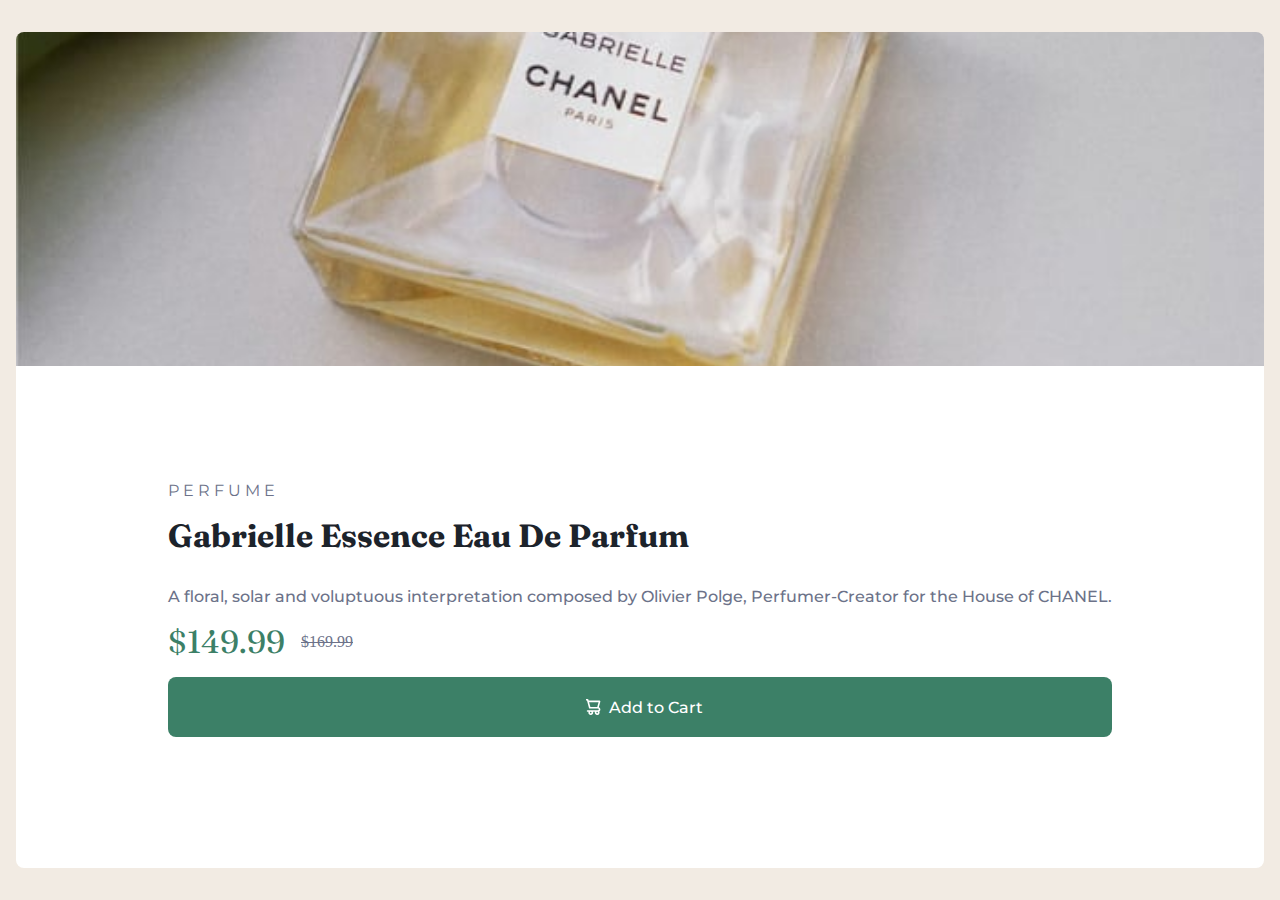
==== docs/index.html @ a79a6a49 "Changed the folder name from src to docs" ====
<!DOCTYPE html>
<html lang="en">
<head>
  <meta charset="UTF-8">
  <meta name="viewport" content="width=device-width, initial-scale=1.0"> <!-- displays site properly based on user's device -->

  <link rel="icon" type="image/png" sizes="32x32" href="./images/favicon-32x32.png">
  
  <title>Frontend Mentor | Product preview card component</title>
  <link rel="preconnect" href="https://fonts.googleapis.com">
<link rel="preconnect" href="https://fonts.gstatic.com" crossorigin>
<link rel="preconnect" href="https://fonts.googleapis.com">
<link rel="preconnect" href="https://fonts.gstatic.com" crossorigin>
<link 
  href="https://fonts.googleapis.com/css2?family=Fraunces:opsz,wght@9..144,700&family=Montserrat:wght@500;700&display=swap" 
  rel="stylesheet"
>

  <!-- Feel free to remove these styles or customise in your own stylesheet 👍 -->
  <link rel="stylesheet" href="style.css">
</head>
<body>

  <div id="content">
    <div id="product-img"></div>
    <div id="product-card">
      <div>
        <p id='subtitle'>P E R F U M E</p>
        <h2 id="title">Gabrielle Essence Eau De Parfum</h2>
        <p id="paragraph">
          A floral, solar and voluptuous interpretation composed by Olivier Polge,
          Perfumer-Creator for the House of CHANEL.
        </p>
        <div id="price-flexbox">
          <span id="price-sale">$149.99</span>
          <span id="price-original">$169.99</span>
        </div>
        <button id="add-to-cart">
          <img
            src="../images/icon-cart.svg"
            alt="An Image of an Shopping Cart"
            style="padding: 0 8px;"
          >
          <span>Add to Cart</span>
        </button>
      </div>
    </div>
    
  </div>
  <!-- <div class="attribution">
    Challenge by <a href="https://www.frontendmentor.io?ref=challenge" target="_blank">Frontend Mentor</a>. 
    Coded by <a href="#">Your Name Here</a>.
  </div> -->
</body>
</html>
---- docs/style.css ----
* {
    box-sizing: border-box;
    margin: 0;
    padding: 0;
}

html {
    width: 100%;
    height: 100vh;
}

body {
    margin: 0;
    padding: 32px 16px;
    
    box-sizing: border-box;
    width: 100%;
    height: 100vh;
    

    display: flex;
    flex-direction: column;
    justify-content: center;
    align-items: center;

    background-color: hsl(30, 38%, 92%);
}


#content {
    width: 100%;
    height: 100%;
    

    display: flex;
    flex-direction: column;
    

}

#product-img {
    width: 100%;
    height: 100%;
    
    flex-basis: 40%;

    background-image: url('../images/image-product-mobile.jpg');

    background-size: cover;
    background-position: center;
    background-repeat: no-repeat;

    border-radius: 8px 8px 0px 0px;
}

#product-card {
    padding: 16px;

    width: 100%;
    height: 100%;
    flex-basis: 60%;

    display: flex;
    flex-direction: column;
    justify-content: center;

    align-items: center;

    background-color: white;

    border-radius: 0px 0px 8px 8px;
}

#subtitle {
    font-family: 'Montserrat', sans-serif;
    color: hsl(228, 12%, 48%);
}

#title {
    padding: 16px 0;
    font-family: 'Fraunces', serif;
    font-size: 32px;
    color: hsl(212, 21%, 14%);

}

#paragraph {
    padding: 16px 0;
    font-family: 'Montserrat', sans-serif;
    font-weight: 500;

    color: hsl(228, 12%, 48%);
}

#price-flexbox {
    display: flex;
    flex-direction: row;
    align-items: center;

}

#price-sale {
    font-family: 'Fraunces', serif;
    font-size: 32px;
    color: hsl(158, 36%, 37%);
    padding-right: 8px;
}

#price-original {
    padding-left: 8px;
    color: hsl(228, 12%, 48%);
    text-decoration: line-through;
}

#add-to-cart {
    display: flex;
    align-items: center;
    justify-content: center;


    width: 100%;
    height: 60px;

    margin: 16px 0;
    padding: 16px 0;
    border: 0px;
    border-radius: 8px;

    font-family: 'Montserrat';
    font-weight: 500;
    font-size: 16px;

    background-color: hsl(158, 36%, 37%);
    color: white;

}

@media screen and (min-width: 1440px) {

    /* body {
        padding: 160px 512px;
    } */

    #content {
        flex-direction: row;
        
        width: 910px;
        height: 512px;
    }

    #product-img {
        background-image: url('../images/image-product-desktop.jpg');
        flex-basis: 50%;
    }

    #product-card {
        justify-content: space-evenly;
        flex-basis: 50%;
    }

}

.attribution {
    font-size: 11px;
    text-align: center;
}

.attribution a {
    color: hsl(228, 45%, 44%);
}
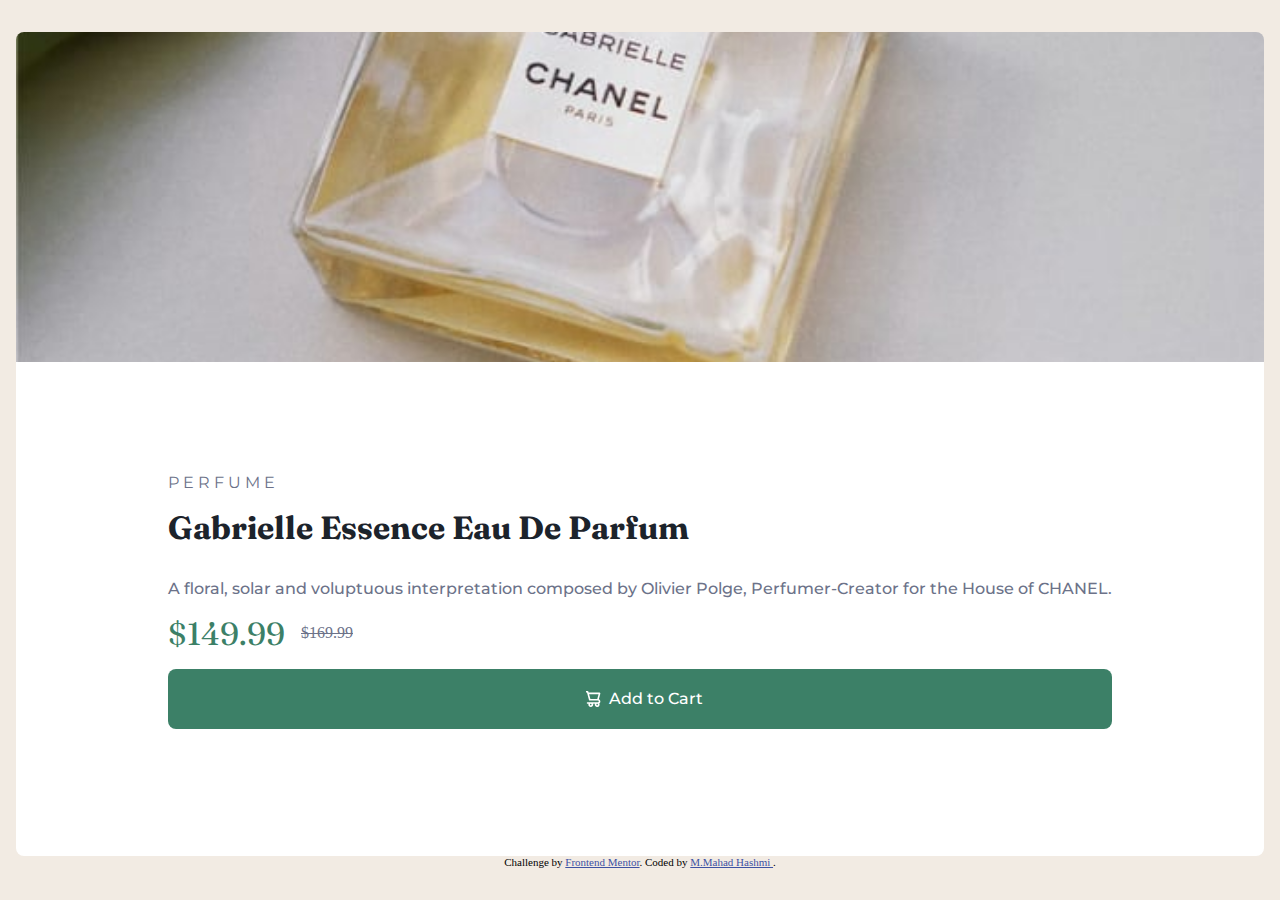
==== commit 7c632d1b: "Added attribution back with my details." ====
--- a/docs/index.html
+++ b/docs/index.html
@@ -6,15 +6,15 @@
 
   <link rel="icon" type="image/png" sizes="32x32" href="./images/favicon-32x32.png">
   
-  <title>Frontend Mentor | Product preview card component</title>
+  <title>Product preview card component</title>
   <link rel="preconnect" href="https://fonts.googleapis.com">
-<link rel="preconnect" href="https://fonts.gstatic.com" crossorigin>
-<link rel="preconnect" href="https://fonts.googleapis.com">
-<link rel="preconnect" href="https://fonts.gstatic.com" crossorigin>
-<link 
+  <link rel="preconnect" href="https://fonts.gstatic.com" crossorigin>
+  <link rel="preconnect" href="https://fonts.googleapis.com">
+  <link rel="preconnect" href="https://fonts.gstatic.com" crossorigin>
+  <link 
   href="https://fonts.googleapis.com/css2?family=Fraunces:opsz,wght@9..144,700&family=Montserrat:wght@500;700&display=swap" 
   rel="stylesheet"
->
+  >
 
   <!-- Feel free to remove these styles or customise in your own stylesheet 👍 -->
   <link rel="stylesheet" href="style.css">
@@ -37,7 +37,7 @@
         </div>
         <button id="add-to-cart">
           <img
-            src="../images/icon-cart.svg"
+            src="./images/icon-cart.svg"
             alt="An Image of an Shopping Cart"
             style="padding: 0 8px;"
           >
@@ -47,9 +47,11 @@
     </div>
     
   </div>
-  <!-- <div class="attribution">
+  <div class="attribution">
     Challenge by <a href="https://www.frontendmentor.io?ref=challenge" target="_blank">Frontend Mentor</a>. 
-    Coded by <a href="#">Your Name Here</a>.
-  </div> -->
+    Coded by <a href="https://github.com/GitGudCode440" target="_blank">
+      M.Mahad Hashmi
+    </a>.
+  </div>
 </body>
 </html>--- a/docs/style.css
+++ b/docs/style.css
@@ -44,7 +44,7 @@
     
     flex-basis: 40%;
 
-    background-image: url('../images/image-product-mobile.jpg');
+    background-image: url('./images/image-product-mobile.jpg');
 
     background-size: cover;
     background-position: center;
@@ -149,7 +149,7 @@
     }
 
     #product-img {
-        background-image: url('../images/image-product-desktop.jpg');
+        background-image: url('./images/image-product-desktop.jpg');
         flex-basis: 50%;
     }
 
